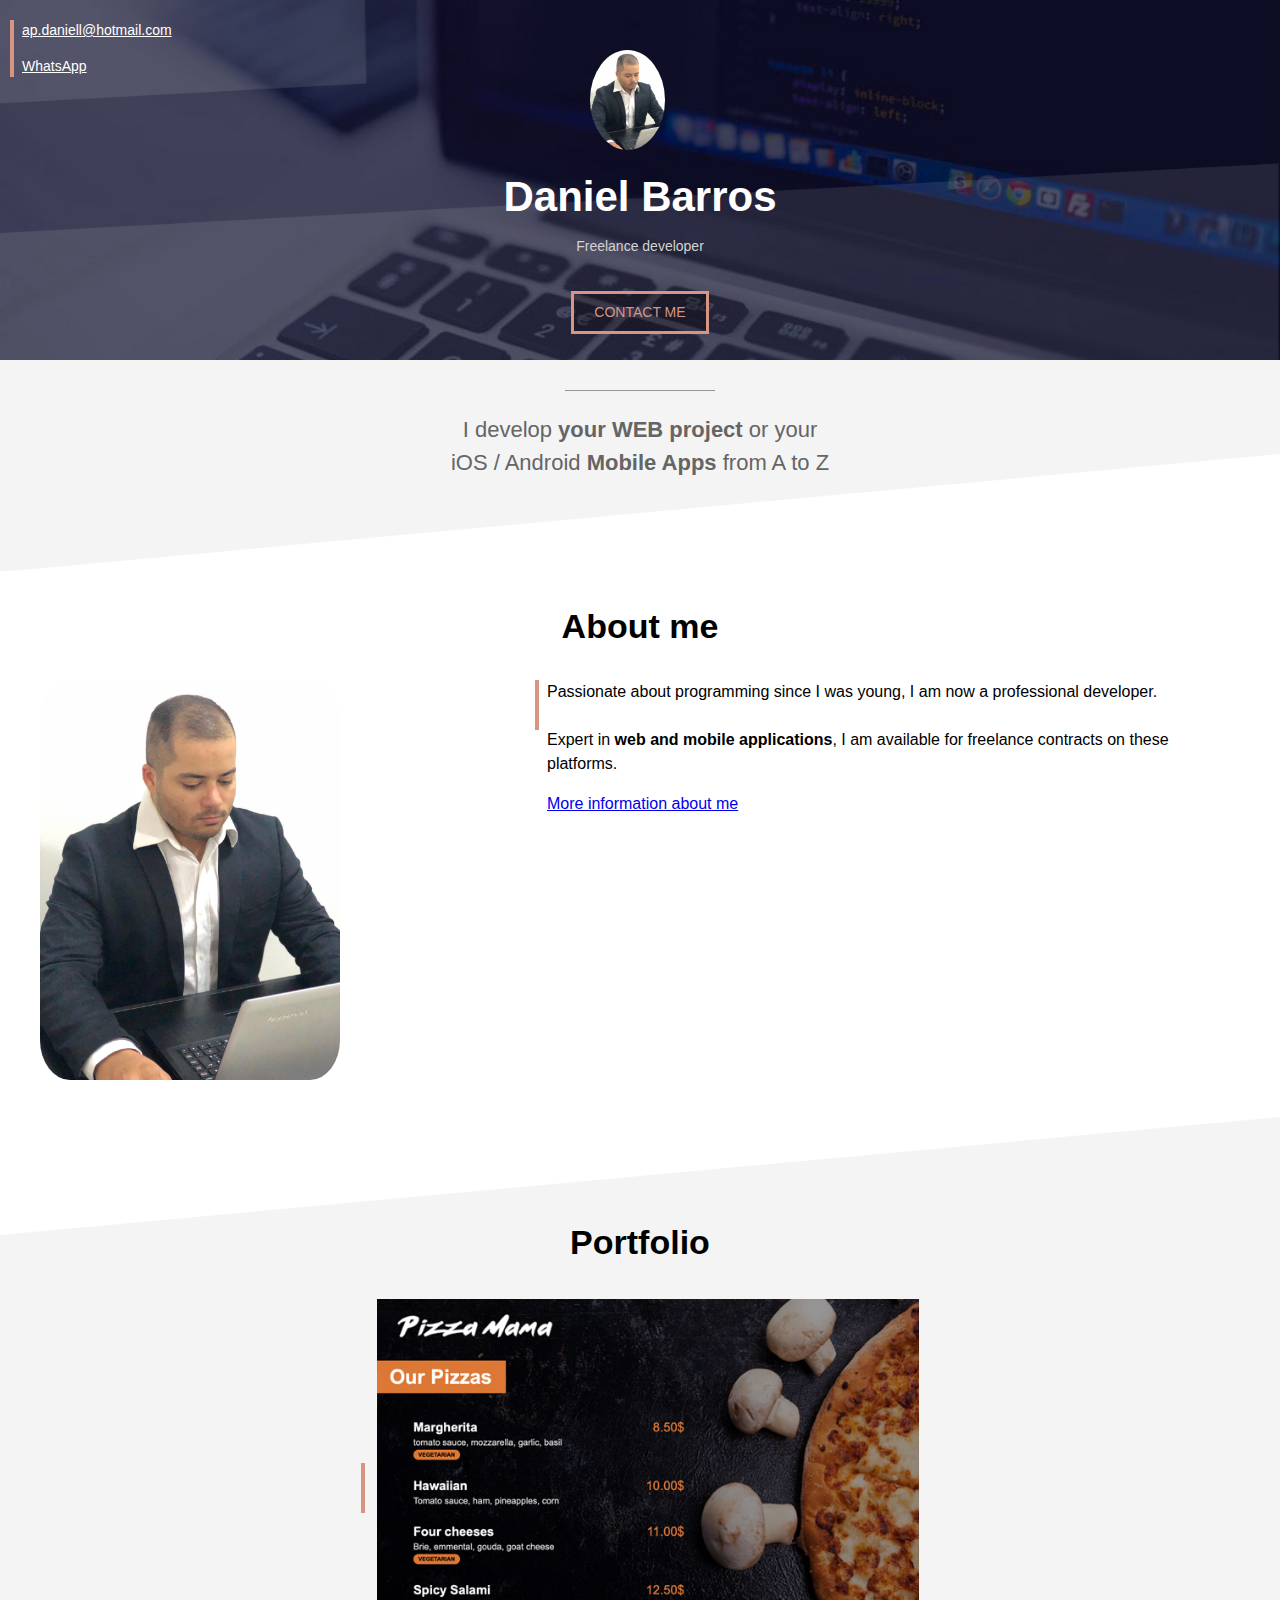
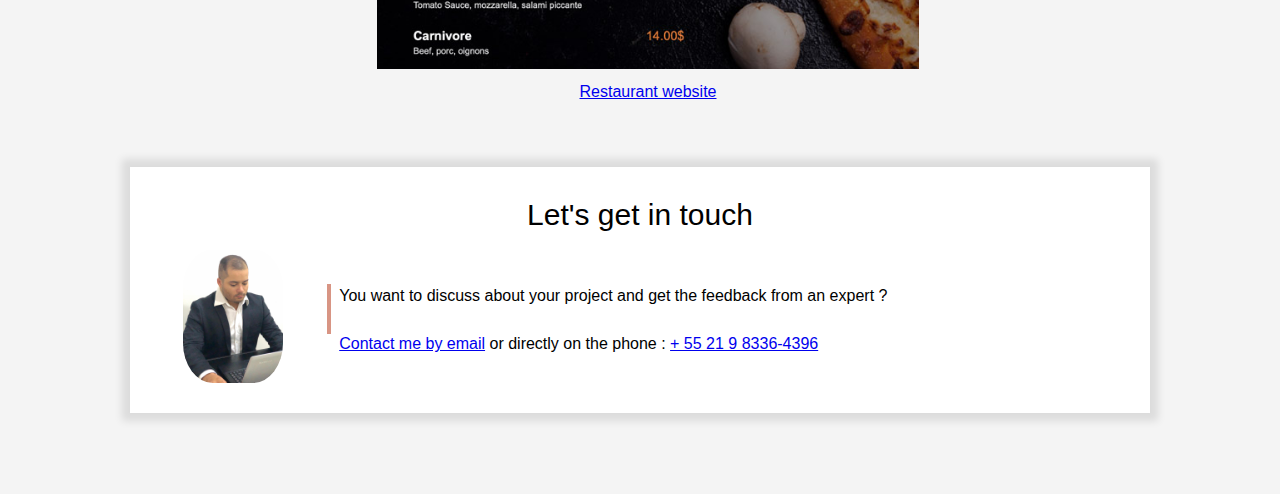
==== index.html @ 0aa53460 "Initial commit" ====
<!DOCTYPE html>
<html lang="en">
<head>
    <meta charset="UTF-8">
    <meta name="viewport" content="width=device-width, initial-scale=1.0">
    <title>Daniel Barros</title>
    <link rel="stylesheet" href="style.css">
</head>
<body>
    <!-- COVER -->
    <div class="cover">
        <img class="cover-profile" src="daniel_profile.jpeg"/>
        <h1>Daniel Barros</h1>
        <p>Freelance developer</p>
        
        <div style="text-align: center;" >
            <a class="contact-button" href="mailto:ap.daniell@hotmail.com?subject=Contact%20from%20your%20website">CONTACT ME</a>
        </div>

        <div class="cover-contact">
            <a href="mailto:ap.daniell@hotmail.com?subject=Contact%20from%20your%20website">ap.daniell@hotmail.com</a>
            <a href="https://api.whatsapp.com/send?phone=5521983364396">WhatsApp</a>
        </div>
    </div>

    <!-- GRAY 1 -->
    <div class="section gray-section-1">
        <div class="separator"></div>
        <p>I develop <b>your WEB project</b> or your iOS / Android <b>Mobile Apps</b> from A to Z</p>
    </div>

    <!-- WHITE -->
    <div class="section" style="overflow: auto;">
        <h2>About me</h2>
        <img class="col-content" src="daniel_profile.jpeg">
        <div class="col-content float-right">
            
            <div class="text-with-vertical-line">
                <p>Passionate about programming since I was young, I am now a professional developer.
                    <br><br>
                    Expert in <b>web and mobile applications</b>, I am available for freelance contracts on these platforms.
                </p>
                <a href="https://www.linkedin.com/in/daniel-barros-11232b1b9/" target="_blank">More information about me</a>
            </div>
        </div>
        
    </div>

    <!-- GRAY 2 -->
    <div class="section gray-section-2">
        <h2>Portfolio</h2>
        <table class="col-portfolio" >
            <tr>
                <td><div class="vertical-bar"></div></td>
                <td><a href="portfolio-restaurant-website.html"><img style="width: 100%" src="project1small.jpg"></a></td>
            </tr>
            <tr>
                <td></td>
                <td align="center"><a href="portfolio-restaurant-website.html">Restaurant website</a></td>
            </tr>

        </table>
<!--
        <table class="col-portfolio float-right">
            <tr>
                <td><div class="vertical-bar"></div></td>
                <td><a href="portfolio-ai-mobile-app.html"><img style="width: 100%" src="project2small.jpg"></a></td>
            </tr>
            <tr>
                <td></td>
                <td align="center"><a href="portfolio-ai-mobile-app.html">"AI" Mobile App</a></td>
            </tr>

        </table>
    </div>
-->
    <!-- WHITE -->
        <iframe src="contact-frame.html" scrolling="no" />

    
</body>
</html>
---- style.css ----
* {
    box-sizing: border-box;
}

:root {
    --color1:#D89584;
    --color2:#F4F4F4;
}

body {
    margin: 0;
    font-family: Arial;
    line-height: 1.5;
}

iframe {
    width: 100%;
    border: none;
    height: 350px;
}

div.cover {
    background: url(cover_overlay.png) no-repeat center/100% 100%,url(cover.jpg) no-repeat center/cover;
    height: 360px;
    position: relative;
}

img.cover-profile {
    height: 100px;
    position: relative;
    left: 50%;
    margin-left: -50px;
    margin-top: 50px;
    border-radius: 50%
}

img.frame-profile{
    border-radius: 30%;
}

h1 {
    color: white;
    text-align: center;
    font-size: 42px;
    margin-top: 8px;
    margin-bottom: 0;
}

div.cover p {
    color: lightgray;
    text-align: center;
    font-size: 14px;
    margin-top: 8px;
}

div.cover-contact {
    /* background-color: #FF000080; */
    position: absolute;
    top: 20px;
    left: 10px;
    border-left: 4px solid var(--color1);
    padding-left: 8px;
}

div.cover-contact a {
    display: block;
    margin-top: 0px;
    color: white;
    font-size: 14px;
}

div.cover-contact a:first-child {
    margin-bottom: 15px;
}

a.contact-button {
    color: var(--color1);
    border: 3px solid var(--color1);
    padding: 8px 20px;
    text-decoration: none;
    margin-top: 20px;
    display: inline-block;
    background-color: #00000040;
    font-size: 14px;
}

a.contact-button-portfolio {
    position: absolute;
    right:20px; 
    top:4px;
}

a.contact-button:hover {
    color: white;
    border: 3px solid white;
}

div.section {
    padding-left: 40px;
    padding-right: 40px;
    padding-top: 30px;
    padding-bottom: 30px;
}

div.gray-section-1 {
    background: url(triangle2white.svg) no-repeat center bottom -1px/100%;
    background-color: var(--color2);
    padding-bottom: 70px;
}

div.gray-section-2 {
    background: url(triangle1white.svg) no-repeat center top/100%;
    background-color: var(--color2);
    padding-top: 100px;
}

h2 {
    text-align: center;
    font-size: 34px;
    margin-top: 0;
}

div.separator {
    height: 1px;
    width: 150px;
    background-color: #979797;
    position: relative;
    left: 50%;
    margin-left: -75px;
}

div.gray-section-1 p {
    font-size: 22px;
    color: #656565;
    text-align: center;
    max-width: 380px;
    margin-left: auto;
    margin-right: auto;
}

img.col-content {
    width: 40%;
    border-radius: 10%;
    max-width: 300px
}

div.col-content {
    width: 60%;
    padding-left: 15px;
}

.float-right {
    float: right;
}

div.text-with-vertical-line {
    border-left: 4px solid var(--color1);
    padding-left: 8px;
    height: 50px;
    display: inline-block;
}

div.text-with-vertical-line p {
    margin-top: 0;
}

div.vertical-bar {
    height: 50px;
    width: 4px;
    background-color: var(--color1);
    margin-right: 8px;
}

.col-portfolio {
    width: 47%;
    margin: auto;
}

div.frame {
    margin: 30px 50px;
    padding: 20px 30px;
    background-color: white;
    box-shadow: 0px 0px 8px 8px rgba(0, 0, 0, 0.1);
}

p.frame-title {
    font-size: 30px;
    margin-top: 5px;
    margin-bottom: 10px;
    text-align: center;
}

div.frame img {
    width: 100px;
}

/* PORTFOLIO */
.portfolio-header {
    height: 90px;
    background: url(header.jpg) no-repeat center/cover;
    position: relative;
}

.portfolio-header-title {
    font-size: 26px;
    font-weight: bold;
    color: white;
    padding-top: 4px;
    padding-left: 8px;
}

h1.portfolio {
    font-size: 46px;
    color: black;
    line-height: 1;
    padding-top: 12px;
}

h2.portfolio {
    font-size: 26px;
    color: black;
    font-weight: normal;
    margin-bottom: 0;
}

a.portfolio-back {
    color: var(--color1);
    margin-left: -10px;
}

img.portfolio {
    width: 70%;
    max-width: 475px;
}

.display-mobile {
    display: none;
}

/* RESPONSIVE DESIGN : MOBILE */
@media only screen and (max-width: 767px) {
    img.cover-profile {
        height: 90px;
        margin-top: 75px;
    }

    h1 {
        font-size: 38px;
        margin-top: 6px;
    }
    
    div.cover p {
        font-size: 13px;
        margin-top: 2px;
    }

    div.section {
        padding-left: 20px;
        padding-right: 20px;
    }
    
    div.gray-section-1 {
        padding-bottom: 40px;
    }

    h2 {
        font-size: 30px;
    }

    img.col-content {
        width: 100%;
        /*max-height: 300px;*/
        display: block;
        margin:auto;
    }
    
    div.col-content {
        width: 100%;
        padding-left: 0px;
        margin-top: 18px;
    }

    .col-portfolio {
        width: 100%;
        margin-bottom: 20px;
    }

    .float-right {
        float: none;
    }

    div.frame {
        margin: 0px 0px;
        padding: 0px 0px;
        box-shadow: none;
    }

    div.frame img {
        width: 70px;
    }

    /* PORTFOLIO - MOBILE */
    .portfolio-header-title {
        font-size: 20px;
        padding-top: 8px;
        padding-left: 6px;
    }

    a.contact-button {
        padding: 7px 15px;
        margin-top: 20px;
        font-size: 12px;
    }
    
    a.contact-button-portfolio {
        right:12px; 
        top:7px;
    }

    h1.portfolio {
        font-size: 40px;
    }
    
    h2.portfolio {
        font-size: 22px;
    }

    img.portfolio {
        width: 100%;
    }

    .display-mobile {
        display: block;
    }
}
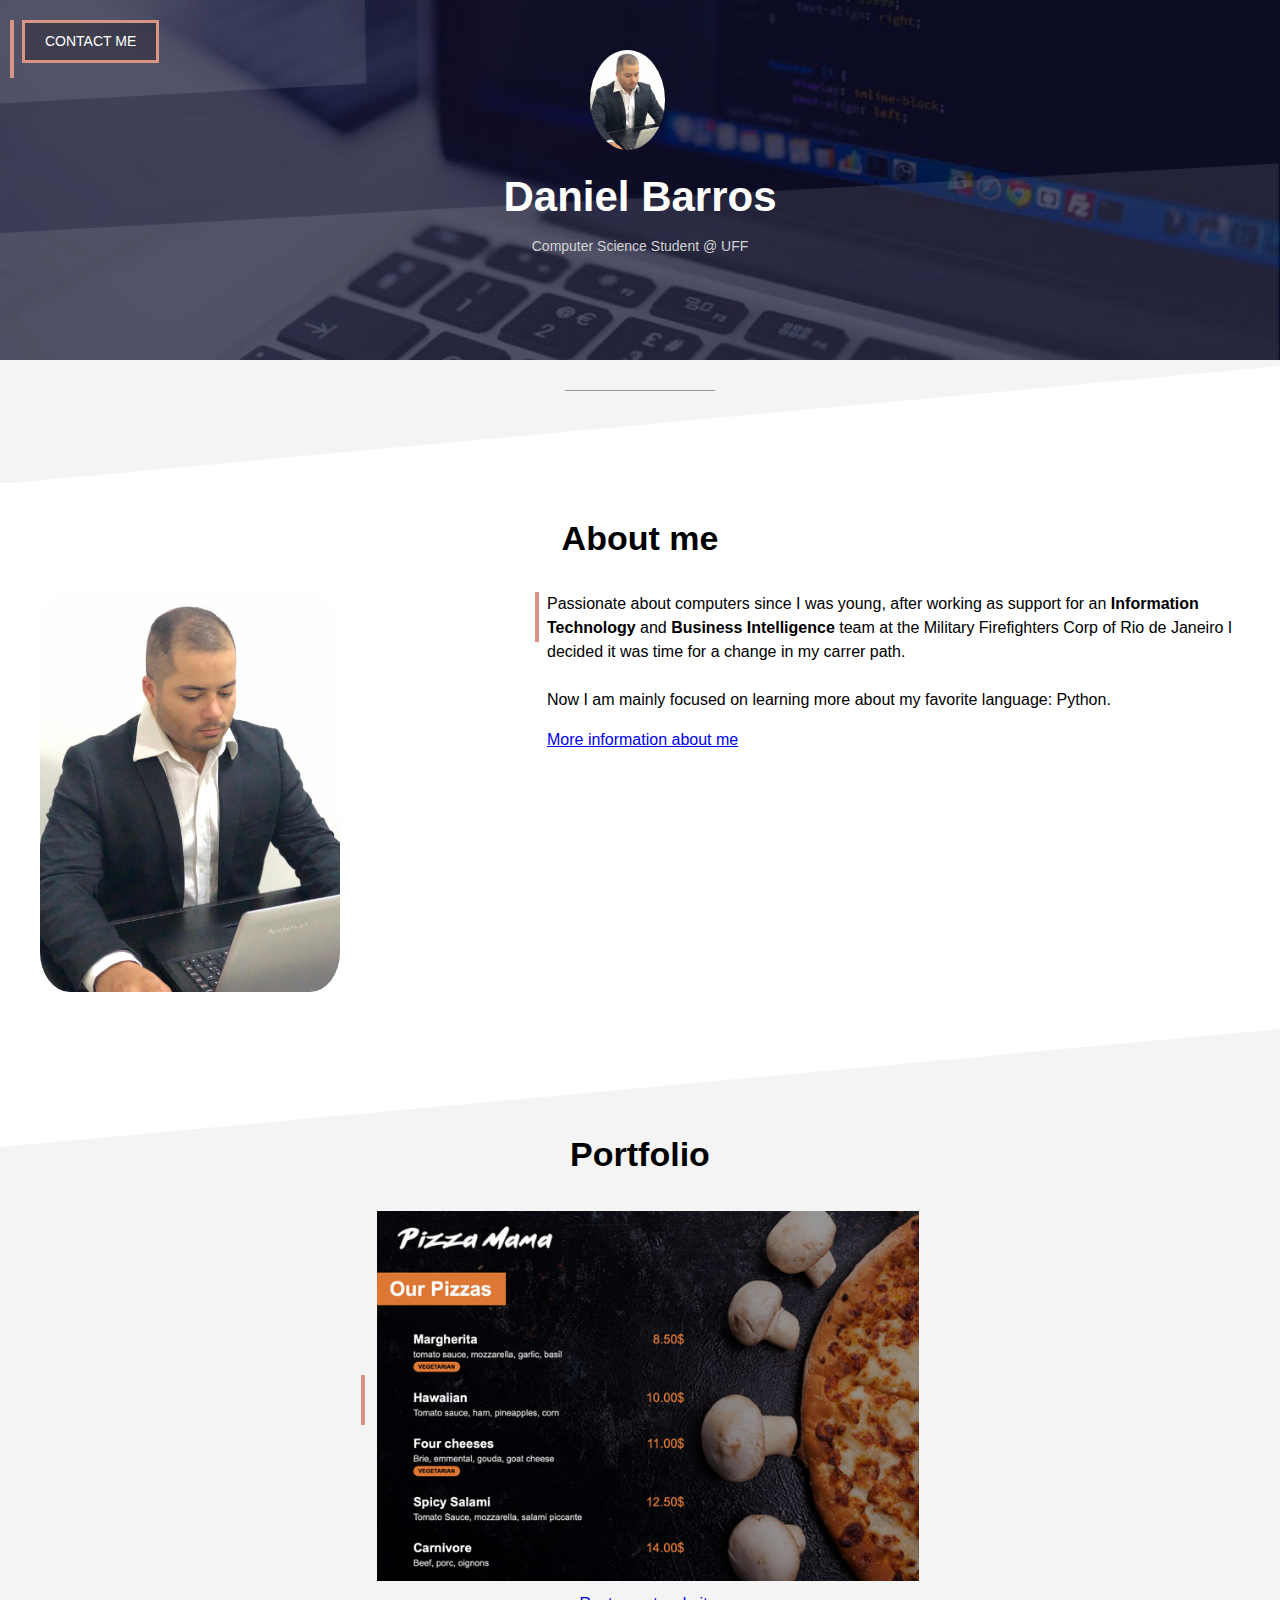
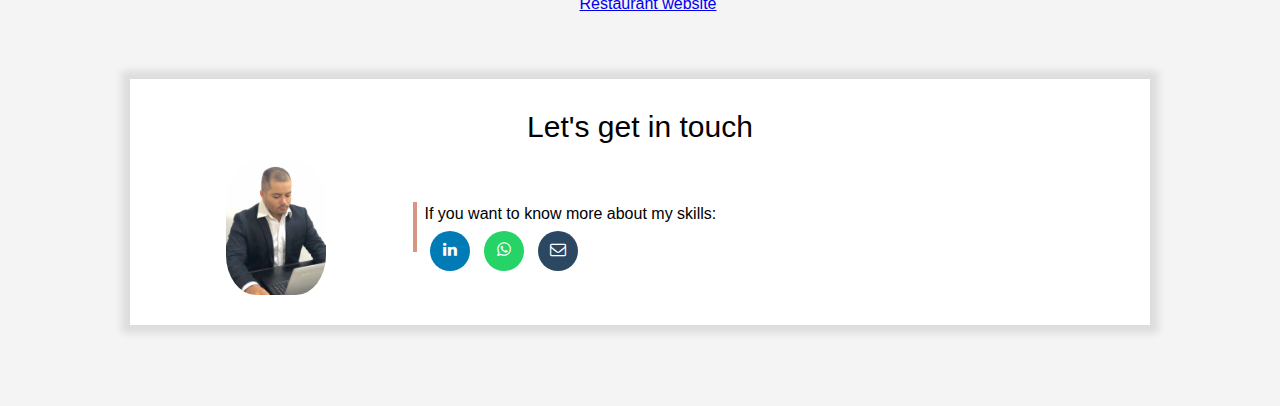
==== commit d1b6306e: "Add files via upload" ====
--- a/index.html
+++ b/index.html
@@ -11,34 +11,29 @@
     <div class="cover">
         <img class="cover-profile" src="daniel_profile.jpeg"/>
         <h1>Daniel Barros</h1>
-        <p>Freelance developer</p>
-        
-        <div style="text-align: center;" >
-            <a class="contact-button" href="mailto:ap.daniell@hotmail.com?subject=Contact%20from%20your%20website">CONTACT ME</a>
-        </div>
+        <p>Computer Science Student @ UFF</p>
 
         <div class="cover-contact">
-            <a href="mailto:ap.daniell@hotmail.com?subject=Contact%20from%20your%20website">ap.daniell@hotmail.com</a>
-            <a href="https://api.whatsapp.com/send?phone=5521983364396">WhatsApp</a>
+            <a class="contact-button"
+            href="mailto:ap.daniell@hotmail.com?subject=Contact%20from%20your%20website">CONTACT ME</a>
         </div>
     </div>
 
     <!-- GRAY 1 -->
     <div class="section gray-section-1">
         <div class="separator"></div>
-        <p>I develop <b>your WEB project</b> or your iOS / Android <b>Mobile Apps</b> from A to Z</p>
+        <p></p>
     </div>
 
     <!-- WHITE -->
     <div class="section" style="overflow: auto;">
         <h2>About me</h2>
         <img class="col-content" src="daniel_profile.jpeg">
-        <div class="col-content float-right">
-            
+        <div class="col-content float-right">            
             <div class="text-with-vertical-line">
-                <p>Passionate about programming since I was young, I am now a professional developer.
+                <p>Passionate about computers since I was young, after working as support for an <b>Information Technology</b> and <b>Business Intelligence</b> team at the Military Firefighters Corp of Rio de Janeiro I decided it was time for a change in my carrer path.
                     <br><br>
-                    Expert in <b>web and mobile applications</b>, I am available for freelance contracts on these platforms.
+                    Now I am mainly focused on learning more about my favorite language: Python.
                 </p>
                 <a href="https://www.linkedin.com/in/daniel-barros-11232b1b9/" target="_blank">More information about me</a>
             </div>
--- a/style.css
+++ b/style.css
@@ -18,6 +18,42 @@
     border: none;
     height: 350px;
 }
+
+/* IFRAME ICONS */
+.fa {
+    padding-top: 10px;
+    font-size: 40px;
+    width: 40px;
+    height: 40px;
+    text-align: center;
+    text-decoration: none;
+    margin: 5px 5px;
+    border-radius: 50%;
+}
+  
+.fa:hover {
+    opacity: 0.7;
+}
+
+.fa-linkedin {
+    background: #007bb5;
+    color: white;
+    width: 40px;
+    height: 40px;
+}
+
+.fa-whatsapp {
+    background: #25d366;
+    color: white;
+}
+
+.fa-envelope-o {
+    background: #2c4762;
+    color: white;
+}
+
+
+/* END IFRAME ICONS*/
 
 div.cover {
     background: url(cover_overlay.png) no-repeat center/100% 100%,url(cover.jpg) no-repeat center/cover;
@@ -74,7 +110,7 @@
 }
 
 a.contact-button {
-    color: var(--color1);
+    color: var(--color2);
     border: 3px solid var(--color1);
     padding: 8px 20px;
     text-decoration: none;
